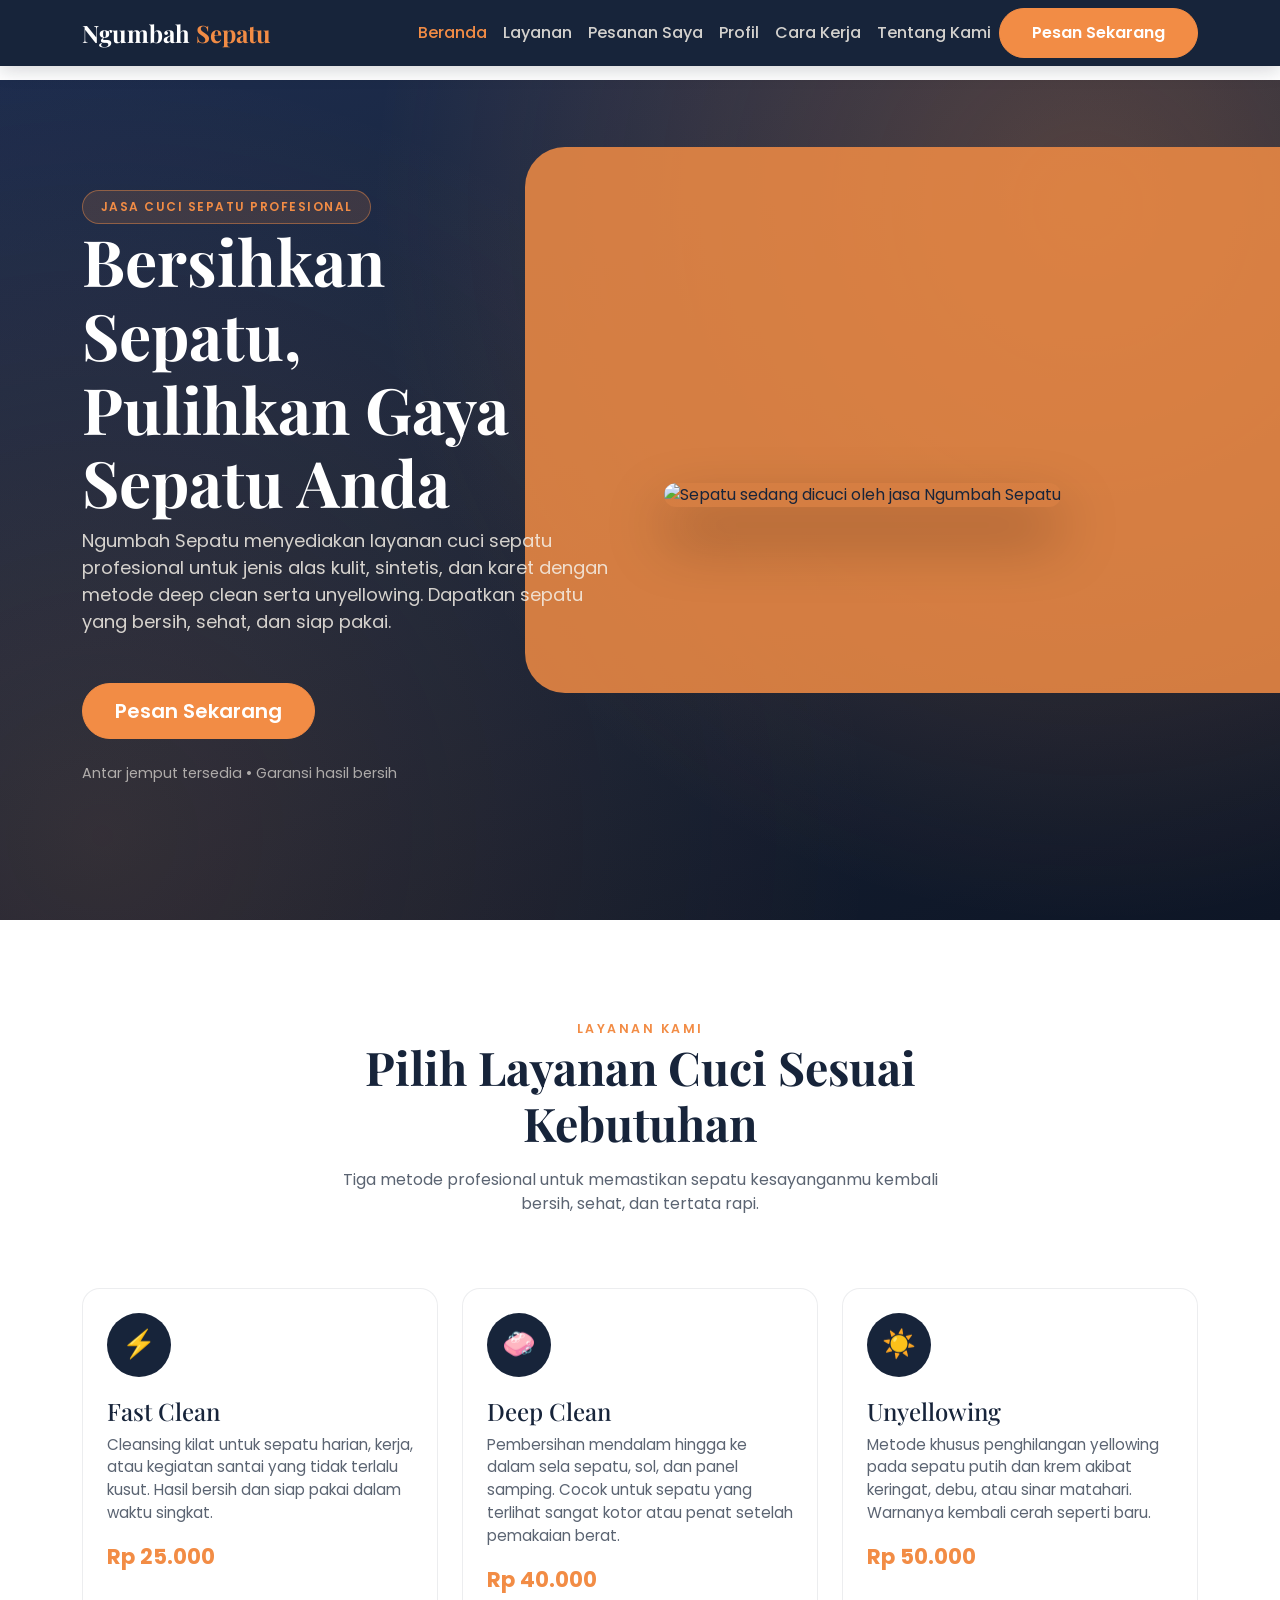
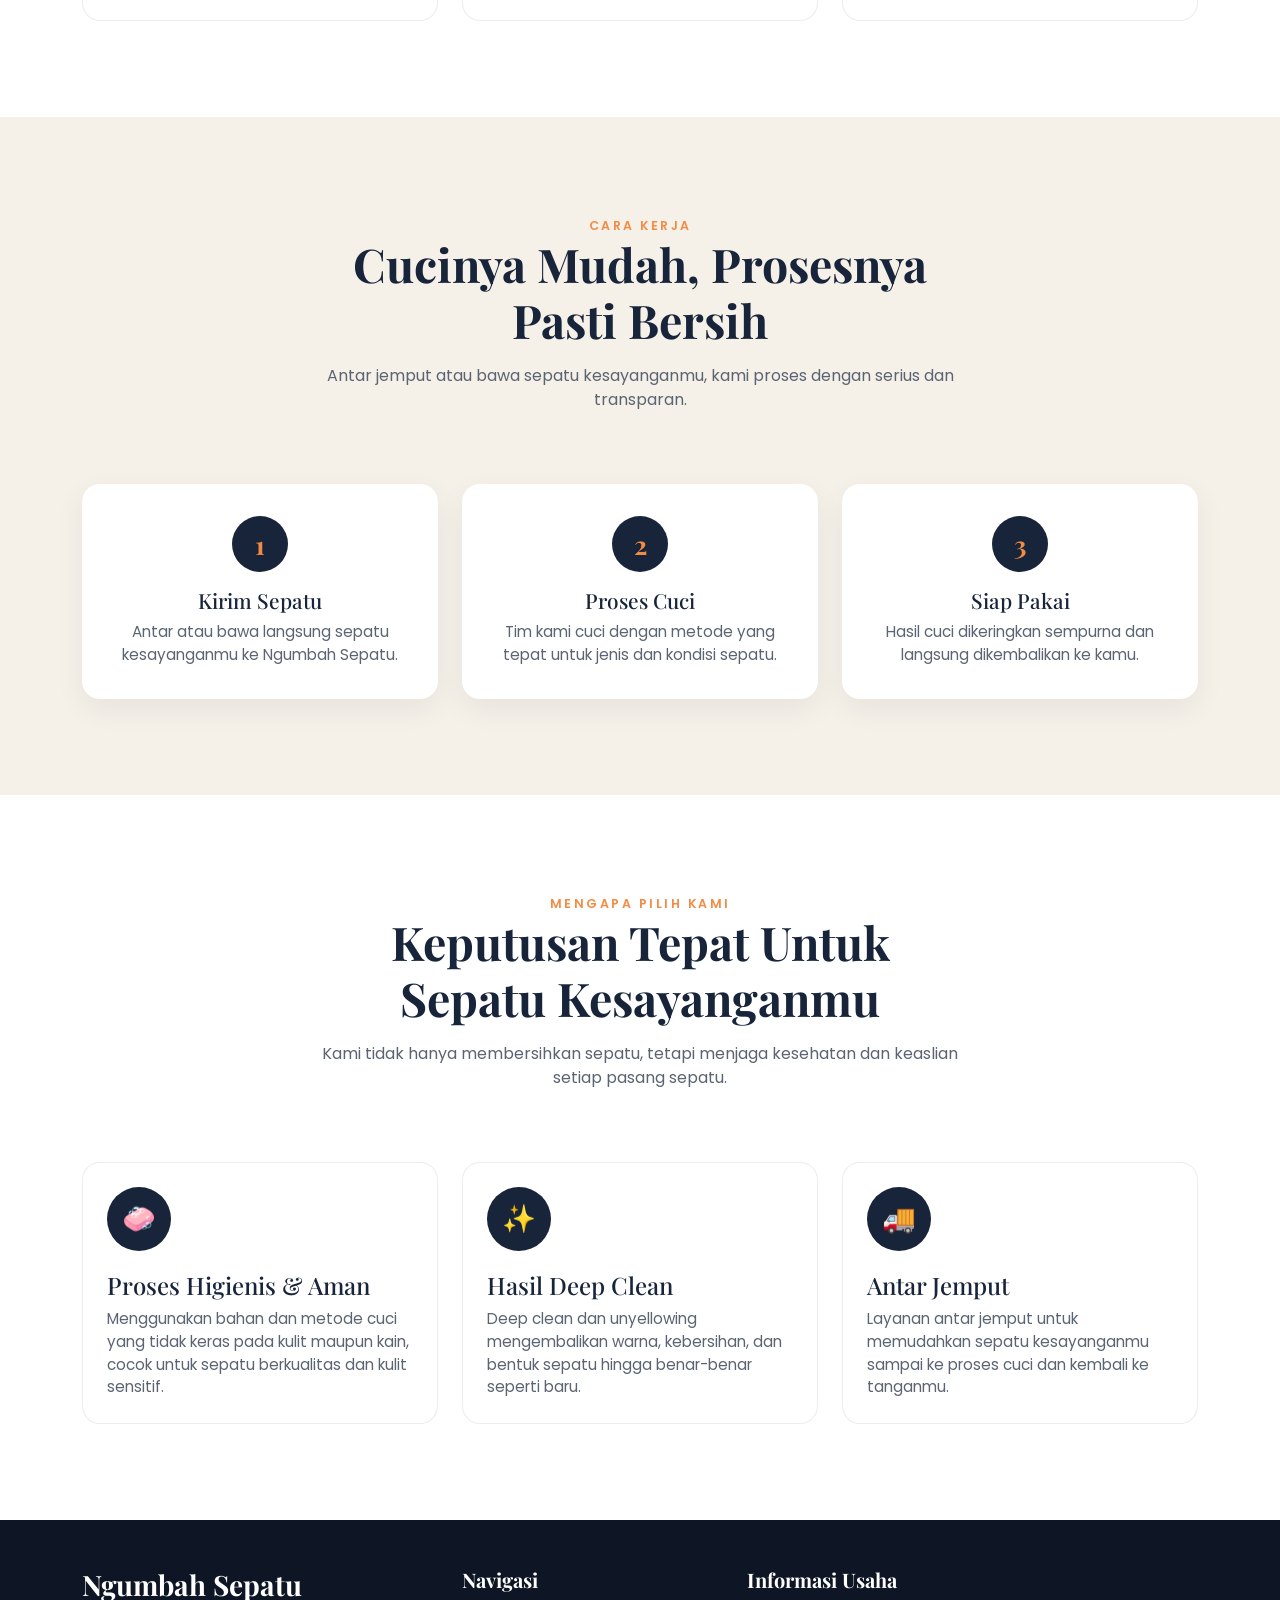
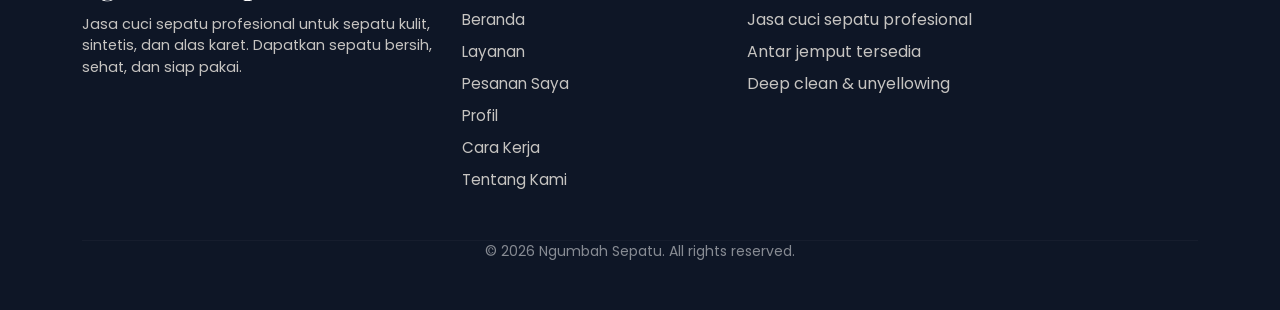
==== index.html @ 6fc4fb8f "Initial commit: Ngumbah Sepatu website" ====
<!DOCTYPE html>
<html lang="id">
<head>
    <meta charset="UTF-8">
    <meta name="viewport" content="width=device-width, initial-scale=1.0">
    <title>Ngumbah Sepatu | Jasa Cuci Sepatu Profesional</title>

    <!-- Bootstrap 5 CSS -->
    <link href="https://cdn.jsdelivr.net/npm/bootstrap@5.3.3/dist/css/bootstrap.min.css" rel="stylesheet">
    <!-- Google Fonts -->
    <link href="https://fonts.googleapis.com/css2?family=Playfair+Display:wght@500;600;700&family=Poppins:wght@300;400;500;600;700&display=swap" rel="stylesheet">
    <!-- Custom CSS -->
    <link rel="stylesheet" href="css/style.css">
</head>
<body>

    <!-- ==================== NAVBAR ==================== -->
    <nav class="navbar navbar-expand-lg navbar-dark bg-navy fixed-top">
        <div class="container">
            <a class="navbar-brand" href="index.html">Ngumbah <span class="brand-accent">Sepatu</span></a>

            <button class="navbar-toggler" type="button" data-bs-toggle="collapse" data-bs-target="#navMenu" aria-controls="navMenu" aria-expanded="false" aria-label="Buka navigasi">
                <span class="navbar-toggler-icon"></span>
            </button>

            <div class="collapse navbar-collapse" id="navMenu">
                <ul class="navbar-nav ms-auto mb-2 mb-lg-0">
                    <li class="nav-item"><a class="nav-link active" href="index.html">Beranda</a></li>
                    <li class="nav-item"><a class="nav-link" href="layanan.html">Layanan</a></li>
                    <li class="nav-item"><a class="nav-link" href="pesanan-saya.html">Pesanan Saya</a></li>
                    <li class="nav-item"><a class="nav-link" href="profil.html">Profil</a></li>
                    <li class="nav-item"><a class="nav-link" href="index.html#cara-kerja">Cara Kerja</a></li>
                    <li class="nav-item"><a class="nav-link" href="index.html#tentang">Tentang Kami</a></li>
                </ul>
                <a href="layanan.html" class="btn btn-orange mt-3 mt-lg-0">Pesan Sekarang</a>
            </div>
        </div>
    </nav>

    <!-- ==================== HERO ==================== -->
    <section id="home" class="hero">
        <div class="container">
            <div class="row align-items-center g-5">
                <div class="col-lg-6">
                    <span class="hero-badge">Jasa Cuci Sepatu Profesional</span>
                    <h1 class="hero-title">Bersihkan Sepatu,<br>Pulihkan Gaya Sepatu Anda</h1>
                    <p class="hero-text">Ngumbah Sepatu menyediakan layanan cuci sepatu profesional untuk jenis alas kulit, sintetis, dan karet dengan metode deep clean serta unyellowing. Dapatkan sepatu yang bersih, sehat, dan siap pakai.</p>
                    <a href="layanan.html" class="btn btn-orange btn-lg">Pesan Sekarang</a>
                    <p class="hero-note">Antar jemput tersedia • Garansi hasil bersih</p>
                </div>
                <div class="col-lg-6">
                    <div class="hero-img-wrap">
                        <img src="https://images.unsplash.com/photo-1542291026-7eec264c27ff?w=900&q=80&auto=format&fit=crop" class="hero-img" alt="Sepatu sedang dicuci oleh jasa Ngumbah Sepatu">
                    </div>
                </div>
            </div>
        </div>
    </section>

    <!-- ==================== LAYANAN ==================== -->
    <section id="layanan" class="section bg-white">
        <div class="container">
            <div class="row justify-content-center text-center">
                <div class="col-lg-7">
                    <span class="eyebrow text-orange">Layanan Kami</span>
                    <h2 class="section-title">Pilih Layanan Cuci Sesuai Kebutuhan</h2>
                    <p class="section-sub">Tiga metode profesional untuk memastikan sepatu kesayanganmu kembali bersih, sehat, dan tertata rapi.</p>
                </div>
            </div>

            <div class="row g-4 mt-5">
                <div class="col-lg-4 col-md-6 col-12">
                    <div class="card service-card h-100">
                        <div class="card-body p-4">
                            <div class="service-icon">⚡</div>
                            <h3 class="service-title">Fast Clean</h3>
                            <p class="service-desc">Cleansing kilat untuk sepatu harian, kerja, atau kegiatan santai yang tidak terlalu kusut. Hasil bersih dan siap pakai dalam waktu singkat.</p>
                            <p class="service-price">Rp 25.000</p>
                        </div>
                    </div>
                </div>

                <div class="col-lg-4 col-md-6 col-12">
                    <div class="card service-card h-100">
                        <div class="card-body p-4">
                            <div class="service-icon">🧼</div>
                            <h3 class="service-title">Deep Clean</h3>
                            <p class="service-desc">Pembersihan mendalam hingga ke dalam sela sepatu, sol, dan panel samping. Cocok untuk sepatu yang terlihat sangat kotor atau penat setelah pemakaian berat.</p>
                            <p class="service-price">Rp 40.000</p>
                        </div>
                    </div>
                </div>

                <div class="col-lg-4 col-md-6 col-12">
                    <div class="card service-card h-100">
                        <div class="card-body p-4">
                            <div class="service-icon">☀️</div>
                            <h3 class="service-title">Unyellowing</h3>
                            <p class="service-desc">Metode khusus penghilangan yellowing pada sepatu putih dan krem akibat keringat, debu, atau sinar matahari. Warnanya kembali cerah seperti baru.</p>
                            <p class="service-price">Rp 50.000</p>
                        </div>
                    </div>
                </div>
            </div>
        </div>
    </section>

    <!-- ==================== CARA KERJA ==================== -->
    <section id="cara-kerja" class="section bg-cream">
        <div class="container">
            <div class="row justify-content-center text-center">
                <div class="col-lg-7">
                    <span class="eyebrow text-orange">Cara Kerja</span>
                    <h2 class="section-title">Cucinya Mudah, Prosesnya Pasti Bersih</h2>
                    <p class="section-sub">Antar jemput atau bawa sepatu kesayanganmu, kami proses dengan serius dan transparan.</p>
                </div>
            </div>

            <div class="row g-4 mt-5">
                <div class="col-lg-4 col-12">
                    <div class="step-card">
                        <div class="step-number">1</div>
                        <h3 class="step-title">Kirim Sepatu</h3>
                        <p class="step-text">Antar atau bawa langsung sepatu kesayanganmu ke Ngumbah Sepatu.</p>
                    </div>
                </div>
                <div class="col-lg-4 col-12">
                    <div class="step-card">
                        <div class="step-number">2</div>
                        <h3 class="step-title">Proses Cuci</h3>
                        <p class="step-text">Tim kami cuci dengan metode yang tepat untuk jenis dan kondisi sepatu.</p>
                    </div>
                </div>
                <div class="col-lg-4 col-12">
                    <div class="step-card">
                        <div class="step-number">3</div>
                        <h3 class="step-title">Siap Pakai</h3>
                        <p class="step-text">Hasil cuci dikeringkan sempurna dan langsung dikembalikan ke kamu.</p>
                    </div>
                </div>
            </div>
        </div>
    </section>

    <!-- ==================== KEUNGGULAN ==================== -->
    <section id="tentang" class="section bg-white">
        <div class="container">
            <div class="row justify-content-center text-center">
                <div class="col-lg-7">
                    <span class="eyebrow text-orange">Mengapa Pilih Kami</span>
                    <h2 class="section-title">Keputusan Tepat Untuk Sepatu Kesayanganmu</h2>
                    <p class="section-sub">Kami tidak hanya membersihkan sepatu, tetapi menjaga kesehatan dan keaslian setiap pasang sepatu.</p>
                </div>
            </div>

            <div class="row g-4 mt-5">
                <div class="col-lg-4 col-12">
                    <div class="card service-card h-100">
                        <div class="card-body p-4">
                            <div class="service-icon">🧼</div>
                            <h3 class="service-title">Proses Higienis &amp; Aman</h3>
                            <p class="service-desc">Menggunakan bahan dan metode cuci yang tidak keras pada kulit maupun kain, cocok untuk sepatu berkualitas dan kulit sensitif.</p>
                        </div>
                    </div>
                </div>
                <div class="col-lg-4 col-12">
                    <div class="card service-card h-100">
                        <div class="card-body p-4">
                            <div class="service-icon">✨</div>
                            <h3 class="service-title">Hasil Deep Clean</h3>
                            <p class="service-desc">Deep clean dan unyellowing mengembalikan warna, kebersihan, dan bentuk sepatu hingga benar-benar seperti baru.</p>
                        </div>
                    </div>
                </div>
                <div class="col-lg-4 col-12">
                    <div class="card service-card h-100">
                        <div class="card-body p-4">
                            <div class="service-icon">🚚</div>
                            <h3 class="service-title">Antar Jemput</h3>
                            <p class="service-desc">Layanan antar jemput untuk memudahkan sepatu kesayanganmu sampai ke proses cuci dan kembali ke tanganmu.</p>
                        </div>
                    </div>
                </div>
            </div>
        </div>
    </section>

    <!-- ==================== FOOTER ==================== -->
    <footer class="footer">
        <div class="container py-5">
            <div class="row g-4">
                <div class="col-lg-4 mb-3 mb-lg-0">
                    <h4 class="footer-brand">Ngumbah Sepatu</h4>
                    <p class="footer-text">Jasa cuci sepatu profesional untuk sepatu kulit, sintetis, dan alas karet. Dapatkan sepatu bersih, sehat, dan siap pakai.</p>
                </div>
                <div class="col-6 col-lg-3 mb-3 mb-lg-0">
                    <h5 class="footer-heading">Navigasi</h5>
                    <ul class="footer-links list-unstyled">
                        <li><a href="index.html">Beranda</a></li>
                        <li><a href="layanan.html">Layanan</a></li>
                        <li><a href="pesanan-saya.html">Pesanan Saya</a></li>
                        <li><a href="profil.html">Profil</a></li>
                        <li><a href="index.html#cara-kerja">Cara Kerja</a></li>
                        <li><a href="index.html#tentang">Tentang Kami</a></li>
                    </ul>
                </div>
                <div class="col-6 col-lg-3 mb-3 mb-lg-0">
                    <h5 class="footer-heading">Informasi Usaha</h5>
                    <ul class="footer-links list-unstyled">
                        <li>Jasa cuci sepatu profesional</li>
                        <li>Antar jemput tersedia</li>
                        <li>Deep clean &amp; unyellowing</li>
                    </ul>
                </div>
            </div>
            <hr class="footer-divider">
            <div class="text-center text-white-50 small">
                <p class="mb-0">&copy; 2026 Ngumbah Sepatu. All rights reserved.</p>
            </div>
        </div>
    </footer>

    <!-- jQuery -->
    <script src="https://code.jquery.com/jquery-3.7.1.min.js"></script>
    <!-- Bootstrap 5 JS Bundle (includes Popper) -->
    <script src="https://cdn.jsdelivr.net/npm/bootstrap@5.3.3/dist/js/bootstrap.bundle.min.js"></script>
    <!-- Custom JS -->
    <script src="js/script.js"></script>
</body>
</html>
---- css/style.css ----
/* ============================================================
   Ngumbah Sepatu - Custom Styles
   ============================================================ */

:root {
    --navy: #17243A;
    --navy-dark: #0E1626;
    --cream: #F5F0E8;
    --orange: #F28C45;
    --orange-dark: #E07B35;
    --white: #FFFFFF;
    --text-muted: #5B6472;
}

/* ---------- Base ---------- */
body {
    font-family: 'Poppins', sans-serif;
    background-color: var(--white);
    color: var(--navy);
    padding-top: 80px;
}

h1, h2, h3, h4 {
    font-family: 'Playfair Display', serif;
    color: var(--navy);
}

/* ---------- Helper ---------- */
.eyebrow {
    text-transform: uppercase;
    letter-spacing: 2.5px;
    font-size: 0.78rem;
    font-weight: 600;
}

.text-orange {
    color: var(--orange) !important;
}

.section {
    padding: 96px 0;
}

.bg-cream {
    background-color: var(--cream);
}

.bg-navy {
    background-color: var(--navy);
}

.bg-navy-dark {
    background-color: var(--navy-dark);
}

.section-title {
    font-size: clamp(2rem, 4vw, 2.9rem);
    font-weight: 700;
}

.section-sub {
    color: var(--text-muted);
    max-width: 640px;
    margin: 1rem auto 0;
}

/* ---------- Button ---------- */
.btn-orange {
    background-color: var(--orange);
    border-color: var(--orange);
    color: var(--white);
    font-weight: 600;
    padding: 0.75rem 2rem;
    border-radius: 50px;
    transition: all 0.3s ease;
}

.btn-orange:hover,
.btn-orange:focus {
    background-color: var(--orange-dark);
    border-color: var(--orange-dark);
    color: var(--white);
    transform: translateY(-2px);
    box-shadow: 0 12px 24px rgba(242, 140, 69, 0.35);
}

.btn-outline-orange {
    background-color: transparent;
    border-color: var(--orange);
    color: var(--orange);
    font-weight: 600;
    padding: 0.75rem 2rem;
    border-radius: 50px;
    transition: all 0.3s ease;
}

.btn-outline-orange:hover,
.btn-outline-orange:focus {
    background-color: var(--orange);
    border-color: var(--orange);
    color: var(--white);
}

/* ---------- Navbar ---------- */
.navbar {
    box-shadow: 0 4px 18px rgba(14, 22, 38, 0.18);
}

.navbar .navbar-brand {
    color: var(--white);
    font-family: 'Playfair Display', serif;
    font-size: 1.5rem;
    font-weight: 700;
}

.navbar .brand-accent {
    color: var(--orange);
}

.navbar .nav-link {
    color: rgba(245, 240, 232, 0.85);
    font-weight: 500;
    transition: color 0.3s ease;
}

.navbar .nav-link:hover,
.navbar .nav-link:focus {
    color: var(--orange);
}

.navbar .nav-link.active {
    color: var(--orange);
}

/* ---------- Hero ---------- */
.hero {
    position: relative;
    overflow: hidden;
    padding: 110px 0 120px;
    background:
        radial-gradient(circle at 85% 15%, rgba(242, 140, 69, 0.28), transparent 55%),
        radial-gradient(circle at 8% 90%, rgba(242, 140, 69, 0.14), transparent 55%),
        linear-gradient(160deg, #1d2c4d 0%, var(--navy) 45%, var(--navy-dark) 100%);
}

.hero::before {
    content: '';
    position: absolute;
    top: 8%;
    right: -6%;
    width: 65%;
    height: 65%;
    background-color: var(--orange);
    border-radius: 40px;
    opacity: 0.85;
}

.hero > .container {
    position: relative;
    z-index: 1;
}

.hero-title {
    font-family: 'Playfair Display', serif;
    font-size: clamp(2.3rem, 5.5vw, 4rem);
    font-weight: 700;
    line-height: 1.15;
    color: var(--white);
}

.hero-badge {
    display: inline-block;
    background: rgba(242, 140, 69, 0.15);
    border: 1px solid rgba(242, 140, 69, 0.45);
    color: var(--orange);
    font-size: 0.75rem;
    font-weight: 600;
    letter-spacing: 1.5px;
    text-transform: uppercase;
    padding: 0.45rem 1.1rem;
    border-radius: 50px;
}

.hero-text {
    font-size: 1.125rem;
    color: rgba(245, 240, 232, 0.85);
    max-width: 540px;
}

.hero-note {
    margin-top: 1.5rem;
    font-size: 0.9rem;
    color: rgba(245, 240, 232, 0.65);
}

.hero .btn-orange {
    margin-top: 2rem;
}

.hero-img-wrap {
    position: relative;
}

.hero-img {
    width: 100%;
    border-radius: 24px;
    box-shadow: 0 30px 60px rgba(0, 0, 0, 0.35);
}

.service-img {
    width: 100%;
    border-radius: 16px;
    margin-bottom: 1.25rem;
    box-shadow: 0 16px 32px rgba(23, 36, 58, 0.12);
}

.detail-img {
    width: 100%;
    border-radius: 24px;
    box-shadow: 0 30px 60px rgba(0, 0, 0, 0.35);
}

.service-benefits {
    padding-left: 0;
}

.service-benefits li {
    margin-bottom: 0.5rem;
    color: var(--navy);
}

.service-benefits li::before {
    content: "✓";
    color: var(--orange);
    font-weight: 700;
    margin-right: 0.5rem;
}

.form-card {
    background: var(--white);
    border: 1px solid rgba(23, 36, 58, 0.08);
    border-radius: 18px;
}

/* ---------- Status Badge ---------- */
.status-badge {
    display: inline-block;
    padding: 0.35rem 0.9rem;
    border-radius: 50px;
    font-size: 0.78rem;
    font-weight: 600;
    background: rgba(242, 140, 69, 0.15);
    color: var(--orange);
    border: 1px solid rgba(242, 140, 69, 0.45);
}

.status-badge.status-mengunggu-konfirmasi {
    background: rgba(242, 140, 69, 0.15);
    color: var(--orange);
    border-color: rgba(242, 140, 69, 0.45);
}

.status-badge.status-diproses {
    background: rgba(13, 202, 240, 0.1);
    color: #0dcaf0;
    border-color: rgba(13, 202, 240, 0.4);
}

.status-badge.status-sedang-dicuci {
    background: rgba(13, 110, 253, 0.1);
    color: #0d6efd;
    border-color: rgba(13, 110, 253, 0.4);
}

.status-badge.status-selesai {
    background: rgba(40, 167, 69, 0.12);
    color: #198754;
    border-color: rgba(40, 167, 69, 0.4);
}

.avatar {
    width: 96px;
    height: 96px;
    border-radius: 50%;
    background: var(--navy);
    color: var(--orange);
    display: flex;
    align-items: center;
    justify-content: center;
    font-family: 'Playfair Display', serif;
    font-size: 2.5rem;
    font-weight: 700;
}

/* ---------- Services & Features ---------- */
.service-card,
.feature-card {
    background: var(--white);
    border: 1px solid rgba(23, 36, 58, 0.08);
    border-radius: 18px;
    height: 100%;
    transition: transform 0.35s ease, box-shadow 0.35s ease;
}

.service-card:hover,
.feature-card:hover {
    transform: translateY(-10px);
    box-shadow: 0 24px 48px rgba(23, 36, 58, 0.12);
}

.service-icon {
    width: 64px;
    height: 64px;
    border-radius: 50%;
    background: var(--navy);
    color: var(--orange);
    display: flex;
    align-items: center;
    justify-content: center;
    font-size: 1.7rem;
    margin-bottom: 1.25rem;
}

.service-title {
    font-size: 1.5rem;
    margin-bottom: 0.5rem;
}

.service-desc {
    color: var(--text-muted);
    font-size: 0.95rem;
    margin-bottom: 0;
}

.service-price {
    color: var(--orange);
    font-weight: 700;
    font-size: 1.35rem;
    margin-top: 1rem;
    margin-bottom: 0;
}

/* ---------- Steps ---------- */
.step-card {
    background: var(--white);
    border-radius: 18px;
    padding: 2rem 1.75rem;
    text-align: center;
    height: 100%;
    box-shadow: 0 10px 30px rgba(23, 36, 58, 0.06);
}

.step-number {
    width: 56px;
    height: 56px;
    margin: 0 auto 1rem;
    border-radius: 50%;
    background: var(--navy);
    color: var(--orange);
    font-family: 'Playfair Display', serif;
    font-size: 1.6rem;
    font-weight: 700;
    display: flex;
    align-items: center;
    justify-content: center;
}

.step-title {
    font-size: 1.3rem;
    margin-bottom: 0.5rem;
}

.step-text {
    color: var(--text-muted);
    font-size: 0.95rem;
    margin: 0;
}

/* ---------- Footer ---------- */
.footer {
    background-color: var(--navy-dark);
    color: rgba(245, 240, 232, 0.8);
}

.footer-brand {
    font-family: 'Playfair Display', serif;
    color: var(--white);
    font-size: 1.75rem;
    font-weight: 700;
    margin-bottom: 0.75rem;
}

.footer-heading {
    color: var(--white);
    font-family: 'Playfair Display', serif;
    font-size: 1.25rem;
    font-weight: 700;
    margin-bottom: 1rem;
}

.footer-text {
    font-size: 0.9rem;
}

.footer-links li {
    margin-bottom: 0.5rem;
}

.footer-links a {
    color: rgba(245, 240, 232, 0.8);
    text-decoration: none;
    transition: color 0.3s ease;
    font-size: 0.95rem;
}

.footer-links a:hover {
    color: var(--orange);
}

.footer-divider {
    border-color: rgba(245, 240, 232, 0.12);
    margin: 2rem 0 0;
}

/* ---------- Scroll offset untuk navbar tetap (fixed-top) ---------- */
section[id] {
    scroll-margin-top: 80px;
}

/* ---------- Responsive ---------- */
@media (max-width: 767.98px) {
    .section {
        padding: 64px 0;
    }

    .hero {
        padding: 80px 0 90px;
    }
}

@media (max-width: 575.98px) {
    .hero-title {
        font-size: 2.3rem;
    }
}
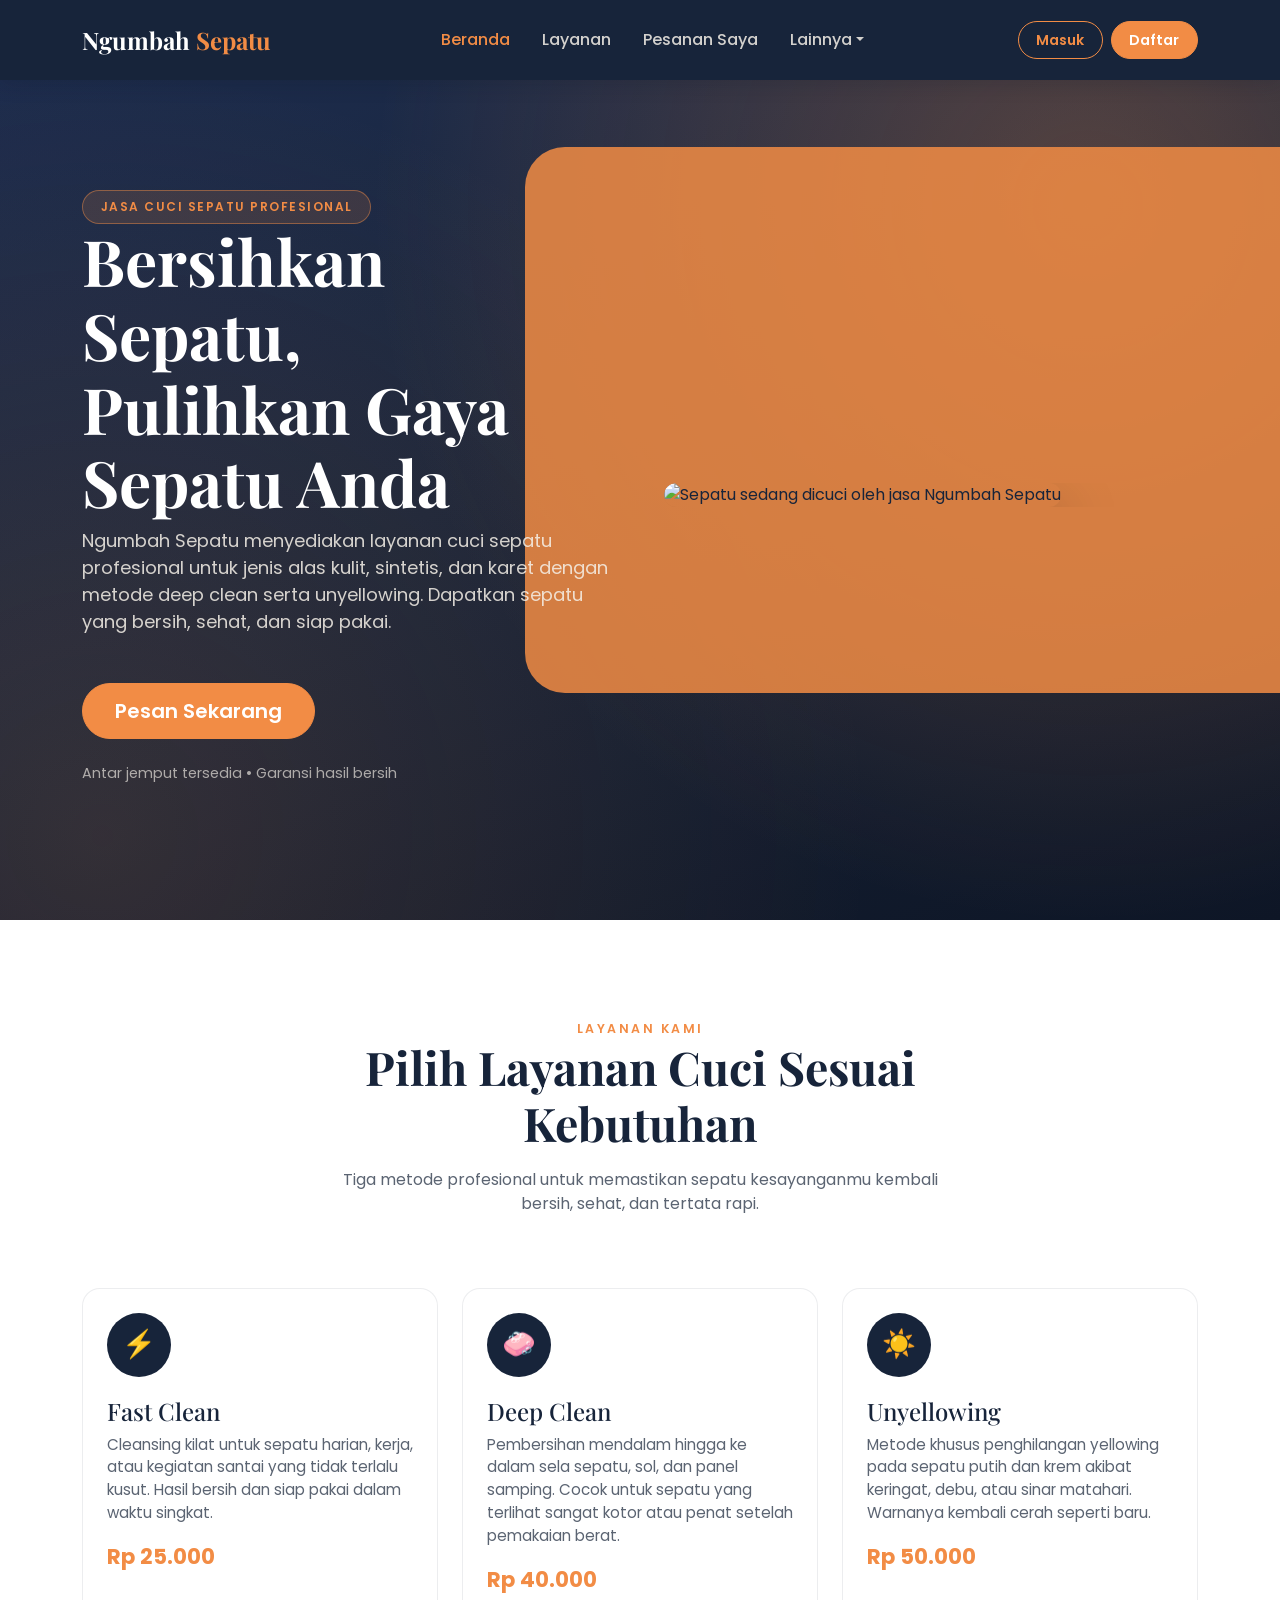
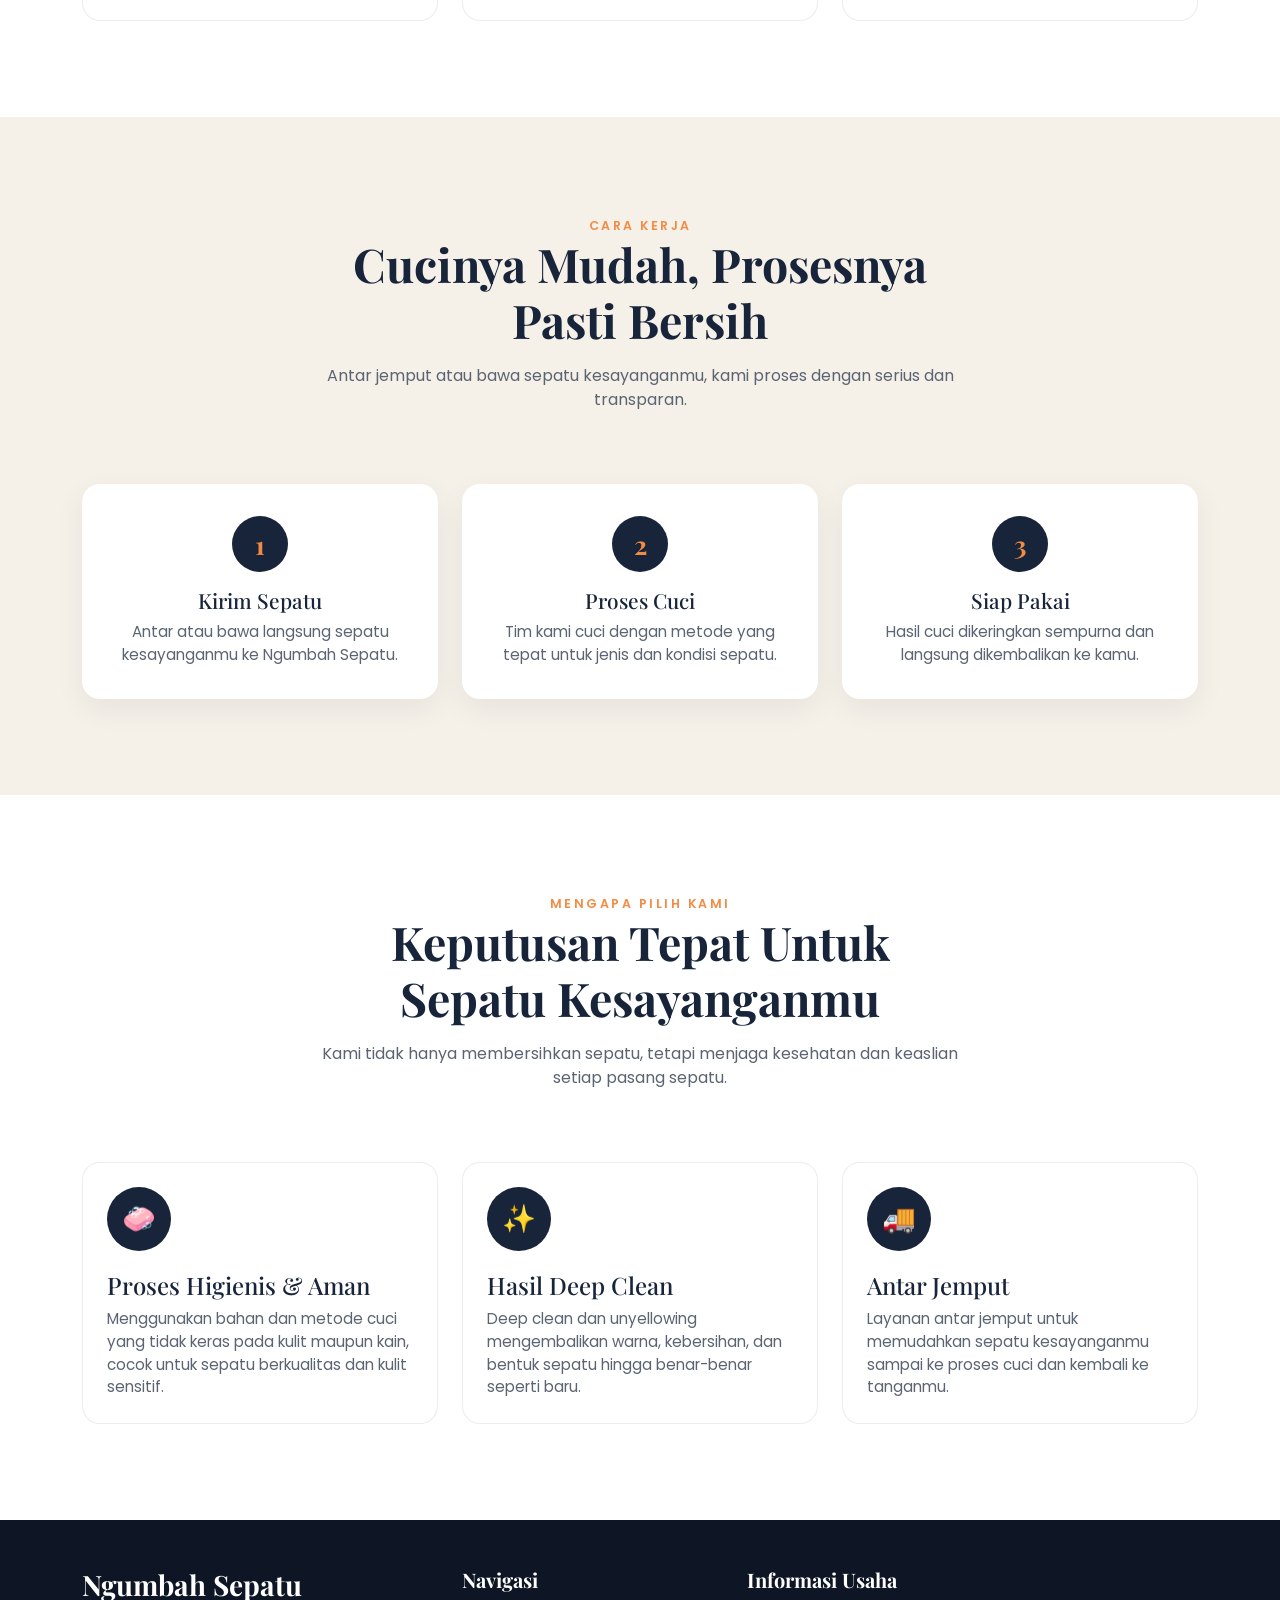
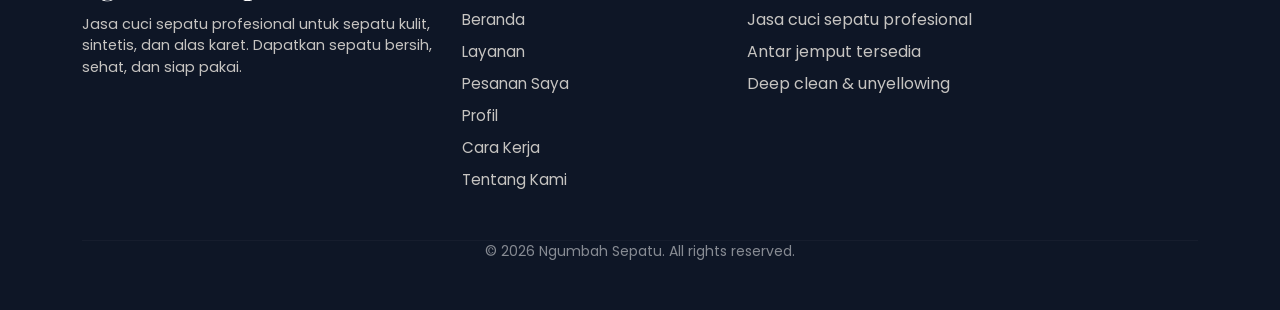
==== commit 15ff6c78: "Menambahkan fitur login dan register" ====
--- a/index.html
+++ b/index.html
@@ -24,15 +24,25 @@
             </button>
 
             <div class="collapse navbar-collapse" id="navMenu">
-                <ul class="navbar-nav ms-auto mb-2 mb-lg-0">
+                <ul class="navbar-nav mx-auto mb-2 mb-lg-0">
                     <li class="nav-item"><a class="nav-link active" href="index.html">Beranda</a></li>
                     <li class="nav-item"><a class="nav-link" href="layanan.html">Layanan</a></li>
                     <li class="nav-item"><a class="nav-link" href="pesanan-saya.html">Pesanan Saya</a></li>
-                    <li class="nav-item"><a class="nav-link" href="profil.html">Profil</a></li>
-                    <li class="nav-item"><a class="nav-link" href="index.html#cara-kerja">Cara Kerja</a></li>
-                    <li class="nav-item"><a class="nav-link" href="index.html#tentang">Tentang Kami</a></li>
+                    <li class="nav-item dropdown">
+                        <a class="nav-link dropdown-toggle" href="#" id="dropdownLainnya" role="button" data-bs-toggle="dropdown" aria-expanded="false">Lainnya</a>
+                        <ul class="dropdown-menu dropdown-menu-dark" aria-labelledby="dropdownLainnya">
+                            <li><a class="dropdown-item" href="index.html#cara-kerja">Cara Kerja</a></li>
+                            <li><a class="dropdown-item" href="index.html#tentang">Tentang Kami</a></li>
+                            <li><hr class="dropdown-divider"></li>
+                            <li><a class="dropdown-item" href="profil.html">Profil</a></li>
+                        </ul>
+                    </li>
                 </ul>
-                <a href="layanan.html" class="btn btn-orange mt-3 mt-lg-0">Pesan Sekarang</a>
+                <div class="d-flex flex-column flex-lg-row gap-2 mt-3 mt-lg-0">
+                    <a href="login.html" class="btn btn-outline-orange" id="btnNavLogin">Masuk</a>
+                    <a href="register.html" class="btn btn-orange" id="btnNavRegister">Daftar</a>
+                    <button type="button" class="btn btn-outline-orange" id="btnLogout" style="display: none;">Logout</button>
+                </div>
             </div>
         </div>
     </nav>
--- a/css/style.css
+++ b/css/style.css
@@ -104,6 +104,7 @@
 /* ---------- Navbar ---------- */
 .navbar {
     box-shadow: 0 4px 18px rgba(14, 22, 38, 0.18);
+    min-height: 80px;
 }
 
 .navbar .navbar-brand {
@@ -130,6 +131,109 @@
 
 .navbar .nav-link.active {
     color: var(--orange);
+}
+
+/* ---------- Navbar: desktop (logo kiri, menu tengah, tombol kanan) ---------- */
+@media (min-width: 992px) {
+    .navbar {
+        height: 80px;
+    }
+
+    /* collapse area: logo | menu tengah | grup auth */
+    #navMenu {
+        flex: 1 1 auto;
+        display: flex !important;
+        align-items: center;
+        justify-content: space-between;
+    }
+
+    /* Zona tengah: nav links rata tengah */
+    #navMenu > .navbar-nav {
+        flex: 1 1 auto;
+        justify-content: center;
+        margin-left: 0 !important;
+        margin-right: 0 !important;
+    }
+
+    #navMenu > .navbar-nav .nav-link {
+        padding: 0.7rem 1rem;
+        white-space: nowrap;
+    }
+
+    /* Zona kanan: grup auth tidak boleh menyusut */
+    #navMenu > div {
+        flex-shrink: 0;
+        gap: 0.5rem !important;
+    }
+}
+
+/* ---------- Navbar: tombol lebih kecil agar tidak mendominasi ---------- */
+.navbar .btn-orange,
+.navbar .btn-outline-orange {
+    padding: 0.45rem 1.1rem;
+    font-size: 0.875rem;
+    white-space: nowrap;
+}
+
+/* ---------- Navbar: dropdown Lainnya ---------- */
+.navbar .dropdown-menu {
+    background-color: var(--navy);
+    border: 1px solid rgba(245, 240, 232, 0.1);
+    border-radius: 10px;
+    margin-top: 0.5rem;
+    min-width: 160px;
+}
+
+.navbar .dropdown-item {
+    color: rgba(245, 240, 232, 0.85);
+    font-size: 0.9rem;
+    padding: 0.55rem 1.1rem;
+    transition: background-color 0.2s ease, color 0.2s ease;
+}
+
+.navbar .dropdown-item:hover,
+.navbar .dropdown-item:focus {
+    background-color: rgba(242, 140, 69, 0.15);
+    color: var(--orange);
+}
+
+.navbar .dropdown-item.active {
+    background-color: rgba(242, 140, 69, 0.2);
+    color: var(--orange);
+}
+
+.navbar .dropdown-divider {
+    border-color: rgba(245, 240, 232, 0.12);
+}
+
+/* ---------- Hero: penyesuaian desktop agar dua kolom seimbang ---------- */
+@media (min-width: 992px) {
+    /* Judul: batasi ukuran max agar tidak 4 baris di layar medium-desktop */
+    .hero-title {
+        font-size: clamp(2.2rem, 3.8vw, 3.2rem);
+    }
+
+    /* Dekorasi oranye: pindahkan agar hanya berada di area kolom gambar (kanan),
+       tidak masuk ke area teks kiri */
+    .hero::before {
+        top: 5%;
+        right: -8%;
+        width: 52%;
+        height: 78%;
+    }
+
+    /* Batasi tinggi gambar agar seimbang dengan tinggi kolom teks */
+    .hero-img-wrap {
+        max-height: 420px;
+        overflow: hidden;
+        border-radius: 24px;
+    }
+
+    .hero-img {
+        width: 100%;
+        height: 100%;
+        object-fit: cover;
+    }
 }
 
 /* ---------- Hero ---------- */
@@ -203,6 +307,9 @@
 
 .hero-img {
     width: 100%;
+    max-width: 100%;
+    height: auto;
+    object-fit: cover;
     border-radius: 24px;
     box-shadow: 0 30px 60px rgba(0, 0, 0, 0.35);
 }
@@ -428,18 +535,150 @@
 }
 
 /* ---------- Responsive ---------- */
+
+/* ---------- Tablet (768px - 1023.98px) ---------- */
+@media (min-width: 768px) and (max-width: 1023.98px) {
+    .hero {
+        padding: 90px 0 110px;
+    }
+
+    .hero-title {
+        font-size: clamp(2rem, 5vw, 2.8rem);
+    }
+
+    .hero-text {
+        font-size: 1.05rem;
+    }
+
+    .hero .btn-orange {
+        padding: 0.7rem 2rem;
+        font-size: 1rem;
+    }
+
+    .hero-img {
+        border-radius: 18px;
+        box-shadow: 0 18px 40px rgba(0, 0, 0, 0.3);
+    }
+}
+
+/* ---------- Tablet stacked (768px - 991.98px, kolom menumpuk) ---------- */
+@media (min-width: 768px) and (max-width: 991.98px) {
+    /* Dekorasi background diperkecil dan diturunkan opacity-nya */
+    .hero::before {
+        top: -10%;
+        right: -20%;
+        width: 55%;
+        height: 55%;
+        opacity: 0.4;
+        border-radius: 36px;
+    }
+
+    /* Pastikan gambar tidak keluar dari container saat kolom menumpuk */
+    .hero-img-wrap {
+        overflow: hidden;
+        margin-top: 1.5rem;
+    }
+}
+
+/* ---------- Mobile (maksimal 767.98px) ---------- */
 @media (max-width: 767.98px) {
     .section {
         padding: 64px 0;
     }
 
     .hero {
-        padding: 80px 0 90px;
-    }
-}
-
+        /* Tambah padding atas agar badge & judul tidak tertutup navbar */
+        padding: 96px 0 64px;
+    }
+
+    /* Sembunyikan dekorasi kotak oranye di mobile — posisinya selalu
+       menimpa teks di layar sempit karena lebarnya 65% dari viewport */
+    .hero::before {
+        display: none;
+    }
+
+    .hero-title {
+        font-size: 2.1rem;
+        line-height: 1.2;
+    }
+
+    .hero-text {
+        font-size: 1rem;
+        margin-top: 0.75rem;
+    }
+
+    .hero-note {
+        font-size: 0.85rem;
+        margin-top: 0.75rem;
+    }
+
+    /* Tombol proporsional, tidak mengisi seluruh lebar layar */
+    .hero .btn-orange {
+        margin-top: 1.25rem;
+        padding: 0.65rem 1.75rem;
+        font-size: 1rem;
+        width: auto;
+        max-width: 100%;
+        display: inline-block;
+    }
+
+    /* Kurangi gap row Bootstrap agar gambar tidak terlalu jauh dari teks */
+    .hero .row {
+        --bs-gutter-y: 1.5rem;
+    }
+
+    .hero-img-wrap {
+        overflow: hidden;
+        margin-top: 0;
+    }
+
+    .hero-img {
+        width: 100%;
+        max-width: 100%;
+        height: auto;
+        object-fit: cover;
+        border-radius: 18px;
+        box-shadow: 0 16px 34px rgba(0, 0, 0, 0.28);
+    }
+
+    /* Tabel perbandingan layanan tetap terbaca di layar kecil */
+    .comparison-table {
+        font-size: 0.8rem;
+    }
+}
+
+/* ---------- Mobile kecil (maksimal 575.98px) ---------- */
 @media (max-width: 575.98px) {
+    .hero {
+        padding: 92px 0 56px;
+    }
+
     .hero-title {
-        font-size: 2.3rem;
-    }
-}
+        font-size: 1.9rem;
+        line-height: 1.2;
+    }
+
+    .hero-text {
+        font-size: 0.95rem;
+    }
+
+    .hero .btn-orange,
+    .hero .btn-orange.btn-lg {
+        margin-top: 1rem;
+        padding: 0.6rem 1.5rem;
+        font-size: 0.9rem;
+        width: auto;
+        max-width: 100%;
+        display: inline-block;
+    }
+
+    .hero-img-wrap {
+        overflow: hidden;
+        margin-top: 0;
+    }
+
+    .hero-note {
+        font-size: 0.8rem;
+        margin-top: 0.6rem;
+    }
+}
